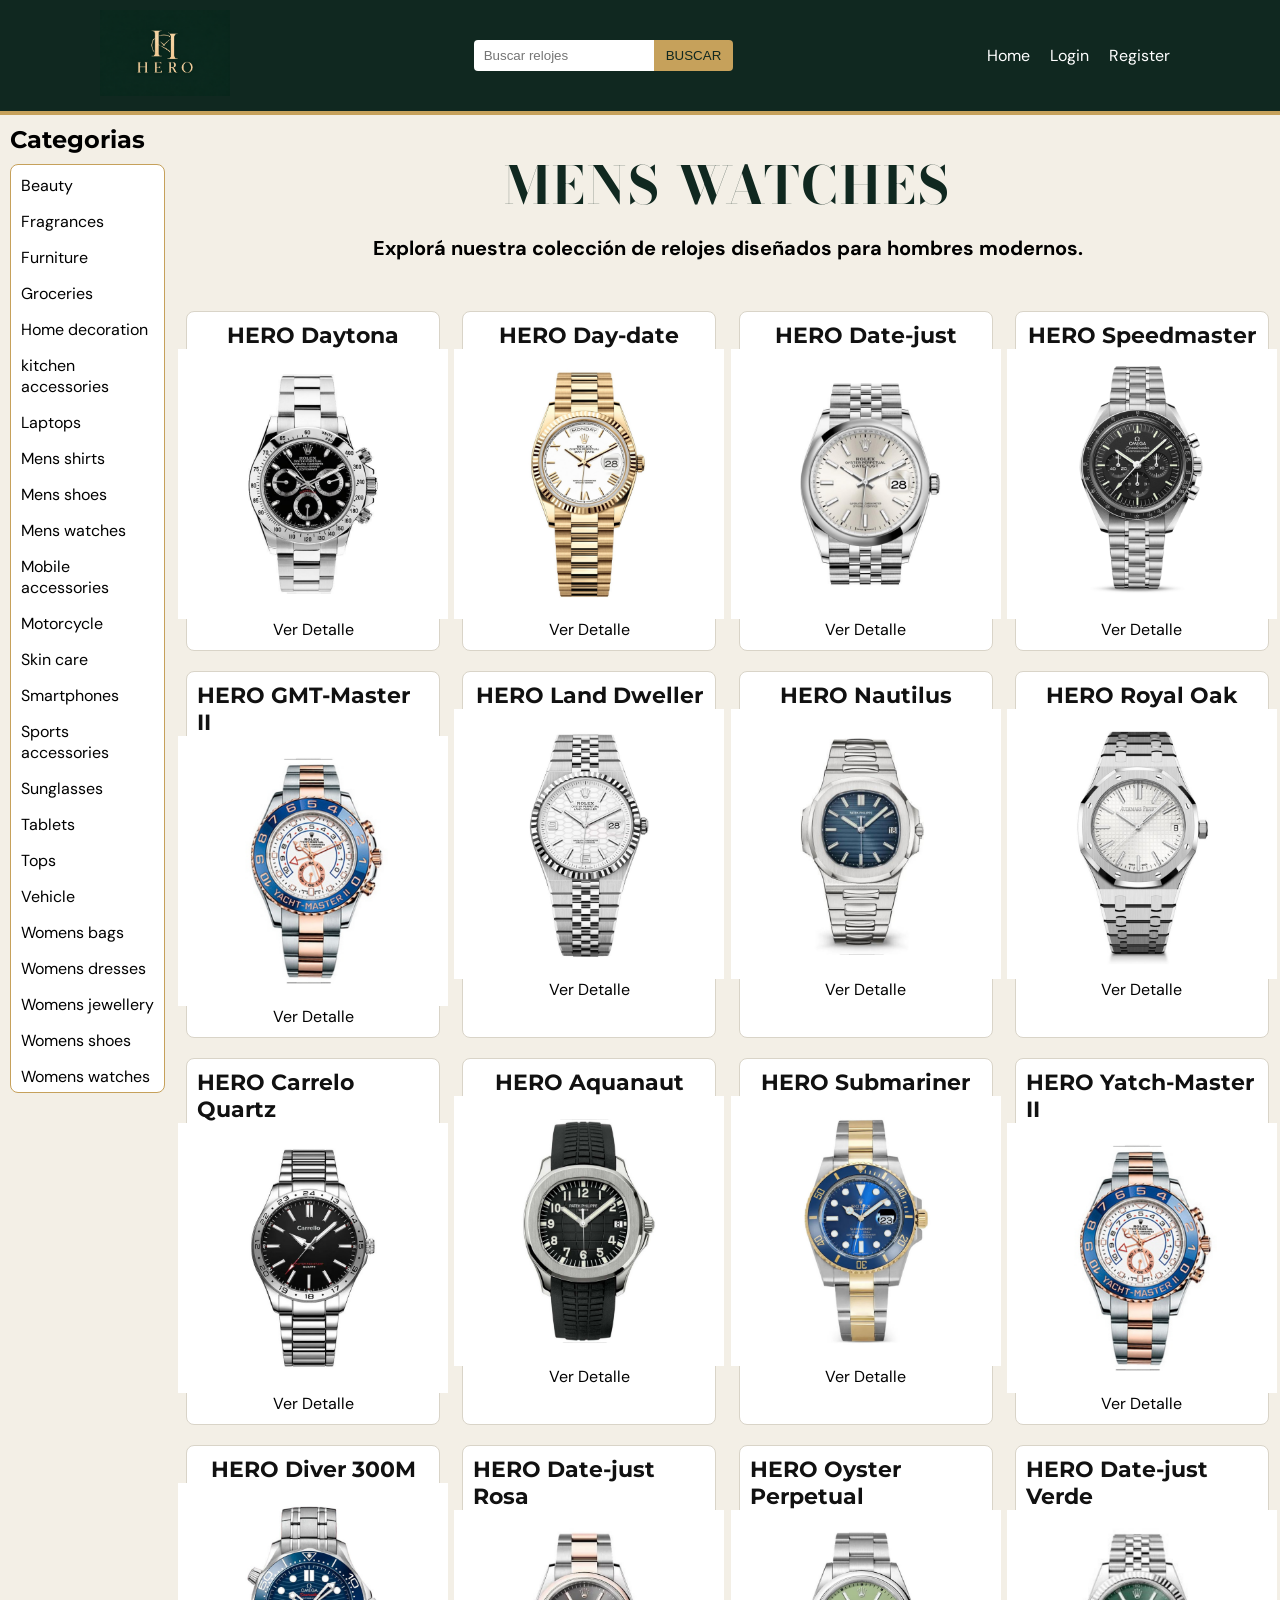
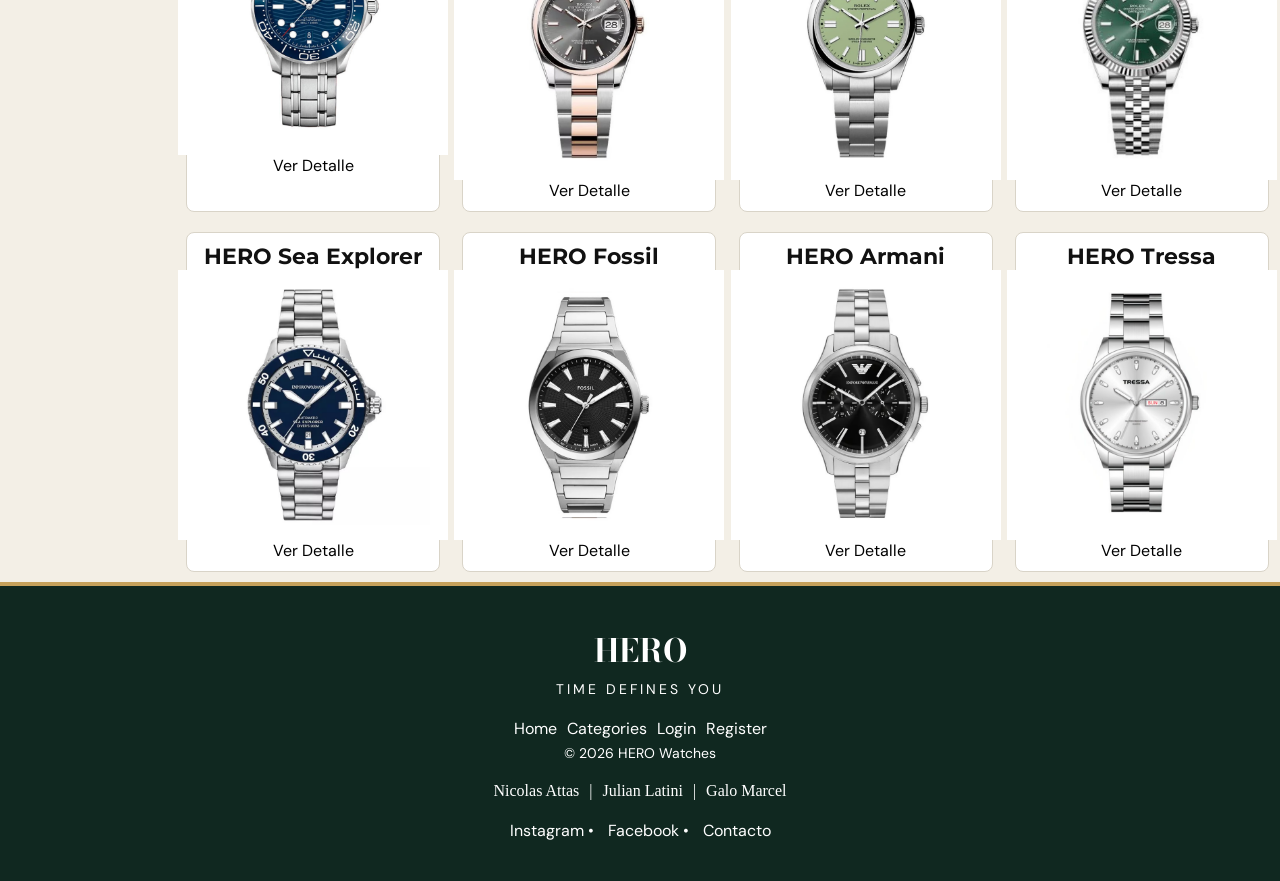
==== category.html @ 8e0e0a77 "cree los js para cada html" ====
<!DOCTYPE html>
<html lang="en">

<head>
    <meta charset="UTF-8">
    <meta name="viewport" content="width=device-width, initial-scale=1.0">
    <link rel="stylesheet" href="./css/styles.css">
    <title>HERO | Relojes & Accesorios</title>
    <link rel="preconnect" href="https://fonts.googleapis.com">
    <link rel="preconnect" href="https://fonts.gstatic.com" crossorigin>
    <link href="https://fonts.googleapis.com/css2?family=DM+Sans:wght@400;500;600&display=swap" rel="stylesheet">
    <link rel="preconnect" href="https://fonts.googleapis.com">
    <link rel="preconnect" href="https://fonts.gstatic.com" crossorigin>
    <link href="https://fonts.googleapis.com/css2?family=Bodoni+Moda:wght@400;500;600;700;800;900&display=swap"
        rel="stylesheet">
    <link rel="preconnect" href="https://fonts.googleapis.com">
    <link rel="preconnect" href="https://fonts.gstatic.com" crossorigin>
    <link href="https://fonts.googleapis.com/css2?family=Montserrat:wght@400;500;600&display=swap" rel="stylesheet">
</head>

<body>
    <header class="header">
        <a href="./index.html">
            <img class="logo" src="./img/LOGOHERO.png" alt="logo">
        </a>
        <form action="./search-results.html">
            <input type="text" placeholder="Buscar relojes" name="busqueda">
            <button type="submit">BUSCAR</button>
        </form>
        <nav class="nav-header">
            <ul>
                <li><a class="texto1" href="./index.html">Home </a></li>
                <li><a class="texto1" href="./login.html">Login </a></li>
                <li><a class="texto1" href="./register.html">Register</a></li>
            </ul>
        </nav>
    </header>

    <main>
        <aside class="categorias">
            <h2>Categorias</h2>
            <ul class="categoriasul">
                <li><a href="./category.html">Beauty</a></li>
                <li><a href="./category.html">Fragrances</a></li>
                <li><a href="./category.html">Furniture</a></li>
                <li><a href="./category.html">Groceries</a></li>
                <li><a href="./category.html">Home decoration</a></li>
                <li><a href="./category.html">kitchen accessories</a></li>
                <li><a href="./category.html">Laptops</a></li>
                <li><a href="./category.html">Mens shirts</a></li>
                <li><a href="./category.html">Mens shoes</a></li>
                <li><a href="./category.html">Mens watches</a></li>
                <li><a href="./category.html">Mobile accessories</a></li>
                <li><a href="./category.html">Motorcycle</a></li>
                <li><a href="./category.html">Skin care</a></li>
                <li><a href="./category.html">Smartphones</a></li>
                <li><a href="./category.html">Sports accessories</a></li>
                <li><a href="./category.html">Sunglasses</a></li>
                <li><a href="./category.html">Tablets</a></li>
                <li><a href="./category.html">Tops</a></li>
                <li><a href="./category.html">Vehicle</a></li>
                <li><a href="./category.html">Womens bags</a></li>
                <li><a href="./category.html">Womens dresses</a></li>
                <li><a href="./category.html">Womens jewellery</a></li>
                <li><a href="./category.html">Womens shoes</a></li>
                <li><a href="./category.html">Womens watches</a></li>
            </ul>
        </aside>
        <div>
            <section class="men">
                <h1 class="MENS">MENS WATCHES</h1>
                <h3 class="explora">Explorá nuestra colección de relojes diseñados para hombres modernos.</h3>
            </section>
            <section class="category">
                <article>
                    <h2>HERO Daytona</h2>
                    <img class="fotos" src="./img/daytona.png" alt="Reloj Daytona">
                    <a class="ver" href="./product.html">Ver Detalle</a>
                </article>
                <article>
                    <h2>HERO Day-date</h2>
                    <img class="fotos" src="./img/day-datee.png" alt="Reloj Day-date">
                    <a class="ver" href="./product.html">Ver Detalle</a>
                </article>
                <article>
                    <h2>HERO Date-just</h2>
                    <img class="fotos" src="./img/land.png" alt="Reloj Date-just">
                    <a class="ver" href="./product.html">Ver Detalle</a>
                </article>
                <article>
                    <h2>HERO Speedmaster</h2>
                    <img class="fotos" src="./img/speedmasterr.png" alt="Reloj Speedmaster">
                    <a class="ver" href="./product.html">Ver Detalle</a>
                </article>
                <article>
                    <h2>HERO GMT-Master II</h2>
                    <img class="fotos" src="./img/masterr.png" alt="Reloj GMT-Master">
                    <a class="ver" href="./product.html">Ver Detalle</a>
                </article>
                <article>
                    <h2>HERO Land Dweller</h2>
                    <img class="fotos" src="./img/landposta.png" alt="Reloj Land Dweller">
                    <a class="ver" href="./product.html">Ver Detalle</a>
                </article>
                <article>
                    <h2>HERO Nautilus</h2>
                    <img class="fotos" src="./img/Nautilous.png" alt="Reloj Nautilus">
                    <a class="ver" href="./product.html">Ver Detalle</a>
                </article>
                <article>
                    <h2>HERO Royal Oak</h2>
                    <img class="fotos" src="./img/royal.png" alt="Reloj Royal Oak">
                    <a class="ver" href="./product.html">Ver Detalle</a>
                </article>
                <article>
                    <h2>HERO Carrelo Quartz</h2>
                    <img class="fotos" src="./img/carrello.png" alt="Reloj Carrelo Quartz">
                    <a class="ver" href="./product.html">Ver Detalle</a>
                </article>
                <article>
                    <h2>HERO Aquanaut</h2>
                    <img class="fotos" src="./img/aquianautr.png" alt="Reloj Aquanaut">
                    <a class="ver" href="./product.html">Ver Detalle</a>
                </article>
                <article>
                    <h2>HERO Submariner</h2>
                    <img class="fotos" src="./img/submarino.png" alt="Reloj Submariner">
                    <a class="ver" href="./product.html">Ver Detalle</a>
                </article>
                <article>
                    <h2>HERO Yatch-Master II</h2>
                    <img class="fotos" src="./img/masterr.png" alt="Reloj Yatch-Master2">
                    <a class="ver" href="./product.html">Ver Detalle</a>
                </article>
                <article>
                    <h2>HERO Diver 300M</h2>
                    <img class="fotos" src="./img/diver.png" alt="Reloj Diver 300M">
                    <a class="ver" href="./product.html">Ver Detalle</a>
                </article>
                <article>
                    <h2>HERO Date-just Rosa</h2>
                    <img class="fotos" src="./img/date-justrosa.png" alt="Reloj Date-just">
                    <a class="ver" href="./product.html">Ver Detalle</a>
                </article>
                <article>
                    <h2>HERO Oyster Perpetual</h2>
                    <img class="fotos" src="./img/verde.png" alt="Reloj Oyster Perpetual">
                    <a class="ver" href="./product.html">Ver Detalle</a>
                </article>
                <article>
                    <h2>HERO Date-just Verde</h2>
                    <img class="fotos" src="./img/date-justverde.png" alt="Reloj Date-just verde">
                    <a class="ver" href="./product.html">Ver Detalle</a>
                </article>
                <article>
                    <h2>HERO Sea Explorer</h2>
                    <img class="fotos" src="./img/sea.png" alt="Reloj Sea Explorer">
                    <a class="ver" href="./product.html">Ver Detalle</a>
                </article>
                <article>
                    <h2>HERO Fossil</h2>
                    <img class="fotos" src="./img/fossil.png" alt="Reloj Fossil">
                    <a class="ver" href="./product.html">Ver Detalle</a>
                </article>
                <article>
                    <h2>HERO Armani</h2>
                    <img class="fotos" src="./img/Armani.png" alt="Reloj Armani">
                    <a class="ver" href="./product.html">Ver Detalle</a>
                </article>
                <article>
                    <h2>HERO Tressa</h2>
                    <img class="fotos" src="./img/tressa.png" alt="Reloj Tressa">
                    <a class="ver" href="./product.html">Ver Detalle</a>
                </article>
            </section>
        </div>
    </main>

    <footer class="sitio-footer">
        <div class="container-footer">
            <h2 class="heroo">HERO</h2>
            <p class="tagline">TIME DEFINES YOU</p>
        </div>
        <nav class="nav-footer">
            <a href="./index.html">Home</a>
            <a href="./category.html">Categories</a>
            <a href="./login.html">Login</a>
            <a href="./register.html">Register</a>
        </nav>
        <p class="copyright">© 2026 HERO Watches</p>
        <ul class="integrantes">
            <li>Nicolas Attas</li>
            <li>|</li>
            <li>Julian Latini</li>
            <li>|</li>
            <li>Galo Marcel</li>
        </ul>
        <div class="social">
            <a href="Instagram"> Instagram •</a>
            <a href="Facebook"> Facebook •</a>
            <a href="Contacto">Contacto</a>
        </div>
    </footer>
    <script src="./js/category.js"></script>
</body>

</html>
---- css/styles.css ----
* {
    box-sizing: border-box;
    margin: 0;
    padding: 0;
}

body {
    margin: 0;
    background-color: #F3EFE6;
}

ul,
ol {
    padding: 0;
}

li {
    list-style-type: none;
}

a {
    text-decoration: none;
    color: #000;
}

.header {
    display: flex;
    justify-content: space-between;
    align-items: center;
    background-color: #102820;
    padding: 10px 100px;
    width: 100%;
    border-bottom: 4px solid #C6A15B;

    width: 100%;
    box-sizing: border-box;
}

.nav-header ul {
    display: flex;
}

.texto1 {
    color: white;
    padding: 0px 10px;
}

.logo {
    width: 130px;
}

.product {
    display: flex;
    flex-direction: row;
    flex-wrap: nowrap;
    justify-content: center;
    padding: 50px 0px;
    background-color: #F3EFE6;
}

.product article {
    display: flex;
    flex-direction: column;
    flex-wrap: nowrap;
    margin-right: 10px;
}

.product article {
    width: 50%;
}

.product h1 {
    font-size: 42px;
    color: #102820;
    margin-bottom: 15px;
}

.product p {
    font-size: 16px;
}

.product ul {
    margin-bottom: 10px;
}

.product li {
    margin-bottom: 5px;
}

.ve {
    background-color: #18352D;
    color: white;
    padding: 10px 18px;
    margin-top: 15px;
    border-radius: 5px;
}

.hero {
    margin-top: 10px;
}


.marca {
    font-size: 17px;
    font-weight: normal;
    margin-bottom: 7px;
    color: #555555;
}

.stock {
    font-size: 17x;
    font-weight: normal;
    color: #555555;
    margin-bottom: 7px;
}

.precioo {
    font-size: 30px;
    margin-bottom: 10px;
    color: #102820;
    font-family: "Raleway", sans-serif;
}

.descripcion {
    margin: 10px 0 8px 0;
    color: #102820;
}

.diseño {
    color: #555555;
}

.oscuro {
    list-style-type: disc;
    margin-left: 15px;
}

.caracteristicas {
    margin-top: 10px;
}

.tags {
    margin-top: 10px;
}

.interesar {
    display: flex;
    flex-direction: column;
    flex-wrap: nowrap;
    background-color: #F3EFE6;
    border-top: 3px solid #C6A15B;
}

.reseñas {
    display: flex;
    flex-direction: row;
    flex-wrap: nowrap;
    justify-content: space-around;
}

.reseñas article {
    width: 30%;
    display: flex;
    flex-direction: column;
    align-items: center;
    padding: 15px;
    background-color: #FFFFFF;
    border: 1px solid #D9D4C8;
    border-radius: 8px;
    margin-bottom: 20px;

}

.logos {
    width: 215px;
    margin-bottom: 20px;
}

.reviews {
    display: flex;
    flex-direction: column;
    flex-wrap: nowrap;
    align-items: center;
    margin-bottom: 40px;
    background-color: #F3EFE6;
}

.reviews h2 {
    color: #102820;
}

.rev {
    display: flex;
    flex-direction: row;
    flex-wrap: nowrap;
    justify-content: space-around;
    margin-top: 20px;
}

.rev article {
    width: 30%;
    padding: 20px;
    background-color: #FFFFFF;
    border: 1px solid #D9D4C8;
    border-radius: 8px;
}

.rev h3 {
    color: #C6A15B;
}

.interesar h2 {
    text-align: center;
    color: #102820;
    margin-bottom: 25px;
    font-size: 28px;
    margin-top: 20px;
}

.principal {
    border: 1px solid #D9D4C8;
    width: 600px;
    border-radius: 8px;
}

.category {
    display: flex;
    flex-wrap: wrap;
    flex-direction: row;
    justify-content: space-around;

}

main {
    display: flex;
    background-color: #F3EFE6;
}

.categorias {
    width: 70%;
    padding: 10px;
}

.categorias1 {
    width: 20%;
    padding: 10px;
}

.categoriasul {
    margin-top: 10px;
    background-color: #FFFFFF;
    border: 1px solid #C6A15B;
    border-radius: 8px;
}

.categoriasul li {
    padding: 5px 10px;
    margin-top: 5px;
}

.masvendidos {
    display: flex;
    flex-wrap: wrap;
    border-top: 3px solid #C6A15B;
}

.masvendidos article {
    width: 23%;
    padding: 10px 10px;
    border: 1px solid #D9D4C8;
    border-radius: 8px;
    margin: 6px;
    background-color:#EEEAE2;
    text-align:  center;
}

.masvendidos h2 {
    color: #102820;
    font-size: 25px;
    margin-top: 15px;
}

.masvendidos h3 {
    color: #102820;
    font-size: 20px;
    margin-top: 10px;
}

.desc {
    color: #555555;
    margin-top: 10px;
    font-size: 14px;
}

.vermas {
    display: block;
    text-align: center;
    border: 1px solid #C6A15B;
    padding: 10px;
    margin-top: 15px;
    color: #102820;
    font-size: 15px;
}

.busqueda {
    display: flex;
}

.aleatorios {
    display: flex;
}

.clasicos {
    color: #C6A15B;
}

.fotos {
    width: 270px;
}

.foto {
    width: 280px;
    border-radius: 3px;
}

.relojinteres {
    width: 150px;
}

.galeria {
    display: flex;
    flex-direction: column;
    align-items: center;
    width: 650px;
}

.principal {
    width: 600px;
    margin-right: 25px;
}

.comlpemento {
    display: flex;
    flex-direction: row;
    margin-top: 10px;
    justify-content: space-between
}


.comlpemento img {
    width: 90px;
    margin-right: 10px;
    border: 1px solid #D9D4C8;
}

.men {
    display: flex;
    flex: wrap;
    flex-direction: column;
    text-align: center;
}

.MENS {
    font-size: 52px;
    letter-spacing: 2px;
    margin: 30px 0 10px 0;
}

.explora {
    font-size: 20px;
    margin-bottom: 40px;
}

.banner {
    background-image: url(../img/fondotalvez.png);
    background-size: cover;
    background-position: center;
    height: 500px;
    display: flex;
    flex-direction: column;
    align-items: center;
    margin-top: 5px;
}

.banner div {
    margin-right: 500px;
    margin-top: 100px;
}

.banner h1 {
    color: #F3EFE6;
    font-size: 50px;
    margin-bottom: 15px;
}

.banner p {
    color: #F3EFE6;
    font-size: 18px;
    margin-bottom: 25px;
}

.banner a {
    background-color: #C6A15B;
    color: #102820;
    padding: 12px 20px;
    border-radius: 5px;
}

.marcas {
    padding: 40px 30px;
    text-align: center;
}

.marcas h2 {
    color: #102820;
    margin-bottom: 25px;
}

.marcascontenedor {
    display: flex;
    justify-content: space-around;
}

.marcas article {
    width: 24%;
    padding: 35px 10px;
    background-color: #FFFFFF;
    border: 1px solid #D9D4C8;
    border-radius: 8px;
    display: flex;
    flex-direction: column;
    align-items: center;
}

.marcas article h3 {
    color: #102820;
    font-size: 28px;
    margin-bottom: 20px;
}

.marcas article a {
    color: #C6A15B;
}

.category article {
    width: 23%;
    display: flex;
    flex-direction: column;
    align-items: center;
    padding: 0px 10px;
    margin: 10px;
    background-color: #FFFFFF;
    border: 1px solid #D9D4C8;
    border-radius: 8px;
}

.sitio-footer {
    background-color: #102820;
    color: white;
    display: flex;
    flex-direction: column;
    align-items: center;
    text-align: center;
    padding: 40px 20px;
    border-top: 4px solid #C6A15B;
}

.sitio-footer a {
    color: white;
    margin: 5px;
}

.integrantes {
    display: flex;
    align-items: center;
    margin-bottom: 20px;
}

.integrantes li {
    padding: 0px 5px;
}

.category article h2 {
    font-size: 22px;
    color: #111111;
    margin-top: 10px;
}

.ver {
    margin-bottom: 10px;
}

.sitio-footer div h2 {
    font-size: 32px;
    margin-bottom: 5px;
}

.sitio-footer div p {
    font-size: 14px;
    letter-spacing: 3px;
}

.nav-footer {
    display: flex;
    margin-top: 15px;

}

.copyright {
    font-size: 14px;
    margin-bottom: 20px;
}

h1 {
    color: #102820;
}

.heroo,
h1 {
    font-family: "Bodoni Moda", serif;
    font-weight: 300px;
    font-style: normal;
}

h2 {
    font-family: "Montserrat", sans-serif;
    font-weight: 100px;
    font-style: normal;
}

p {
    font-family: "DM Sans", sans-serif;
    font-weight: 90px;
    font-style: normal;
}

h3 {
    font-family: "DM Sans", sans-serif;
    font-weight: 50px;
    font-style: normal;
}

a {
    font-family: "DM Sans", sans-serif;
    font-weight: 100px;
    font-style: normal;
}

.header form {
    display: flex;
    align-items: center;
}

.header input {
    width: 180px;
    padding: 8px 10px;
    border: none;
    border-radius: 4px 0px 0px 4px;
}

.header button {
    padding: 8px 12px;
    border: none;
    background-color: #C6A15B;
    color: #102820;
    border-radius: 0px 4px 4px 0px;
}

.login_sec {
    padding: 80px 20px;
    width: 100%;
}

.contenedor_login {
    background-color: #FFFFFF;
    padding: 40px;
    width: 100%;
    max-width: 420px;
    margin: 0 auto;
    text-align: center;
    border: 1px solid #e0e0e0;
}

.loginh2 {
    font-family: "DM Sans", sans-serif;
    font-size: 26px;
    color: #18352D;
    letter-spacing: 2px;
    margin-bottom: 5px;
}

.login_subtitle {
    color: #777777;
    font-size: 14px;
    margin-bottom: 30px;
}

.Login_form {
    text-align: left;
}

.form_grupo {
    margin-bottom: 20px;
    border-radius: 5px;
}

.btn_submmit {
    width: 100%;
    background-color: #18352D;
    color: #F3EFE6;
    border: none;
    padding: 14px;
    font-family: "DM Sans", sans-serif;
    font-size: 14px;
    font-weight: 600;
    letter-spacing: 2px;
    border-radius: 5px;
}

.login_footer {
    margin-top: 25px;
    padding-top: 20px;
    border-top: 1px solid #F3EFE6;
    font-size: 13px;
    color: #777777;
}

.link_register {
    color: #18352D;
    text-decoration: none;
    font-weight: 600;
    display: inline-block;
    margin-top: 5px;
}

.section_reg {
    padding: 60px 20px;
    width: 100%;
}

.contenedor_reg {
    background-color: #FFFFFF;
    padding: 40px;
    width: 100%;
    max-width: 450px;
    margin: 0 auto;
    text-align: center;
    border: 1px solid #e0e0e0;
}

.h2_reg {
    font-family: "DM Sans", sans-serif;
    font-size: 26px;
    color: #18352D;
    letter-spacing: 2px;
    margin-bottom: 5px;
}

.subtitulo_reg {
    color: #777777;
    font-size: 14px;
    margin-bottom: 30px;
}

.reg_form {
    text-align: left;
}

.grupof {
    margin-bottom: 20px;
    border-radius: 5px;
}

.btn-submmit {
    width: 100%;
    background-color: #18352D;
    color: #F3EFE6;
    border: none;
    padding: 14px;
    font-family: "DM Sans", sans-serif;
    font-size: 14px;
    font-weight: 600;
    letter-spacing: 2px;
    border-radius: 5px;
}

.titulo{
    border-top: 3px solid #C6A15B;
    padding: 20px;
    text-align: center;
    margin-top: 10px;
}

@media (max-width: 480px) {
    .banner {
        display: none;
    }
}
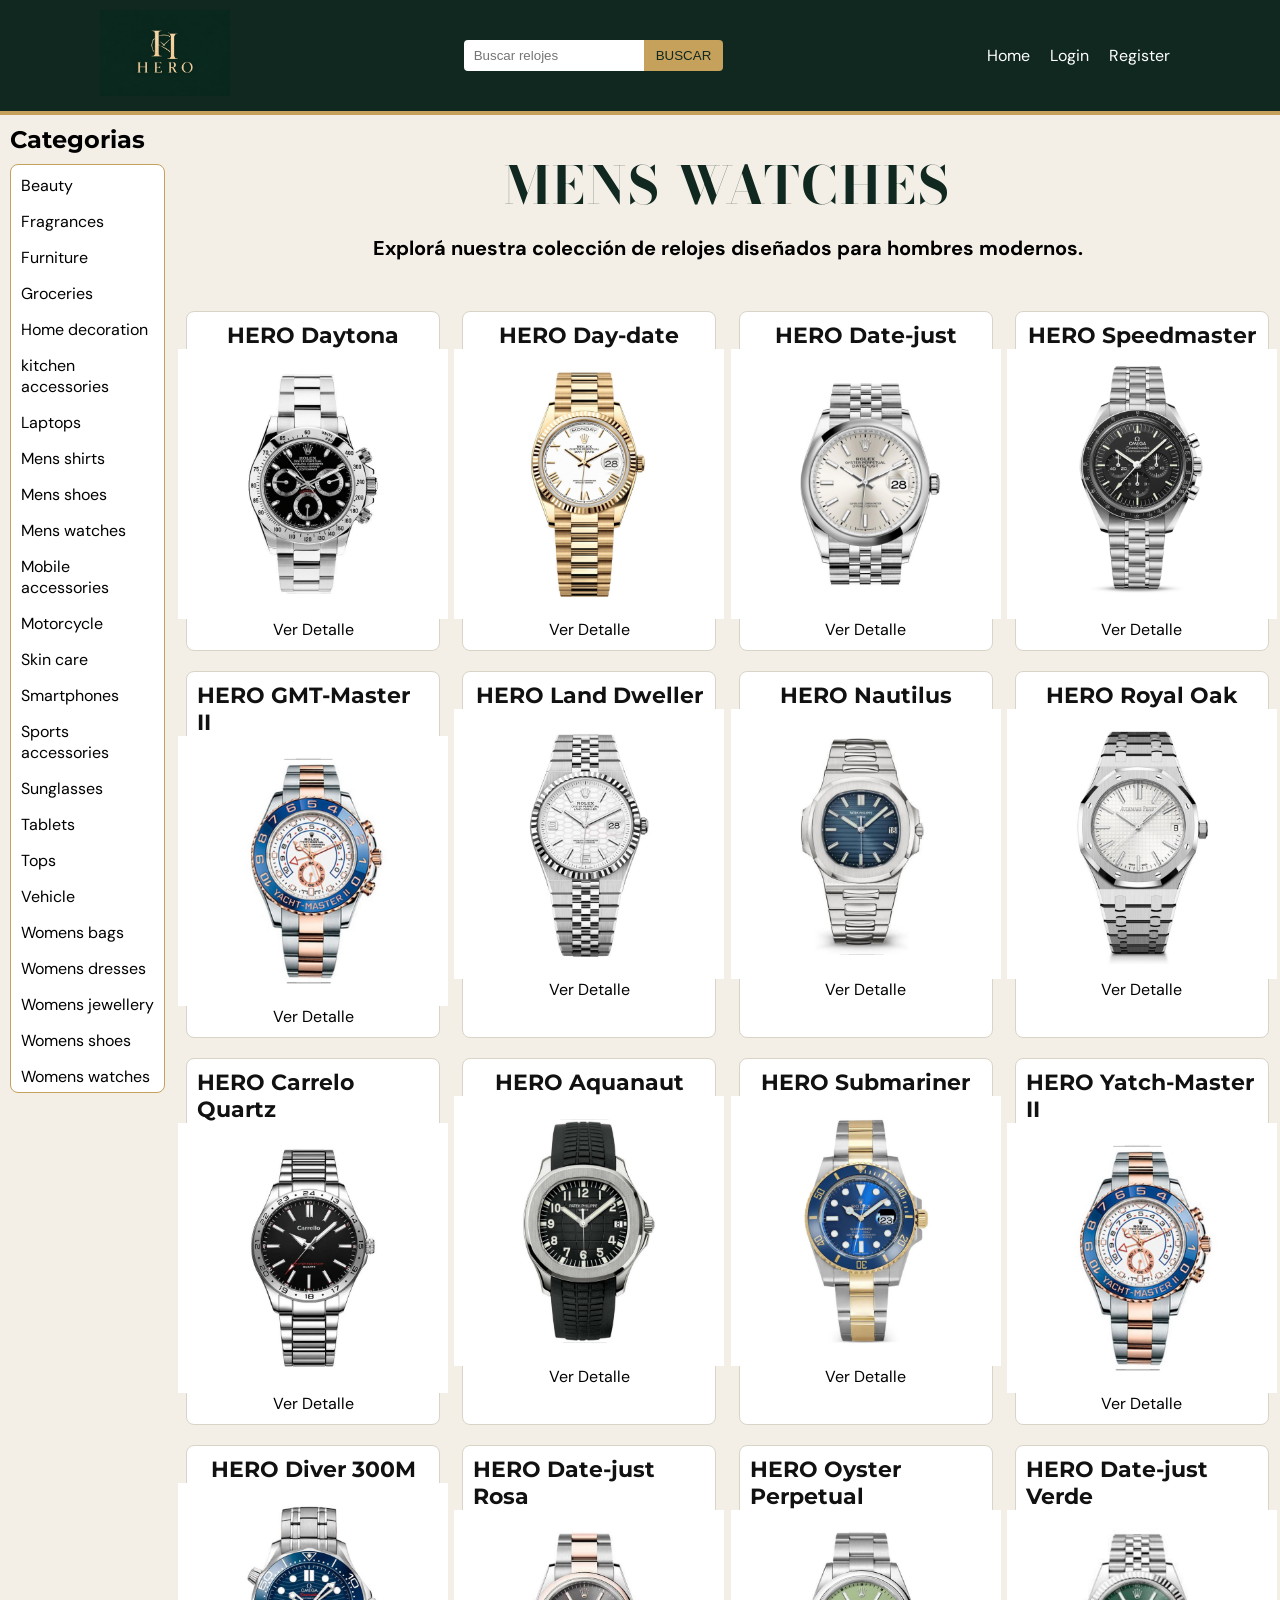
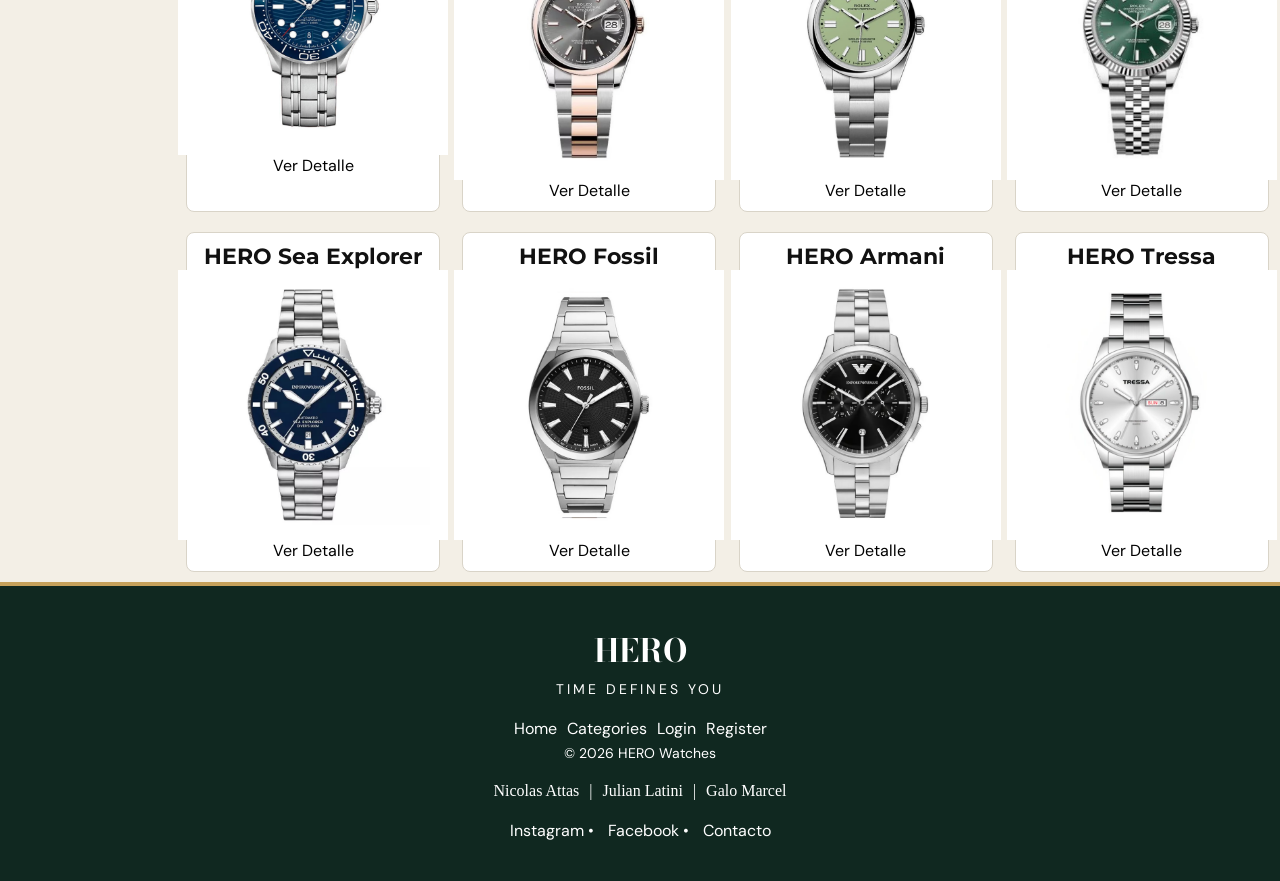
==== commit 64be59da: "complete el js de saludo" ====
--- a/category.html
+++ b/category.html
@@ -23,15 +23,18 @@
         <a href="./index.html">
             <img class="logo" src="./img/LOGOHERO.png" alt="logo">
         </a>
-        <form action="./search-results.html">
-            <input type="text" placeholder="Buscar relojes" name="busqueda">
+        <form action="./search-results.html" class="formbusqueda" method="get">
+            <input type="text" placeholder="Buscar relojes" name="busqueda" class="busqueda">
             <button type="submit">BUSCAR</button>
+            <p class="mensajeerror"></p>
         </form>
         <nav class="nav-header">
             <ul>
+                <li class="texto1" id="bienvenido"></li>
                 <li><a class="texto1" href="./index.html">Home </a></li>
-                <li><a class="texto1" href="./login.html">Login </a></li>
-                <li><a class="texto1" href="./register.html">Register</a></li>
+                <li><a class="texto1" id="login" href="./login.html">Login </a></li>
+                <li><a class="texto1" id="register" href="./register.html">Register</a></li>
+                <li class="logout"></li>
             </ul>
         </nav>
     </header>
@@ -202,6 +205,7 @@
         </div>
     </footer>
     <script src="./js/category.js"></script>
+    <script src="./js/saludo.js"></script>
 </body>
 
 </html>
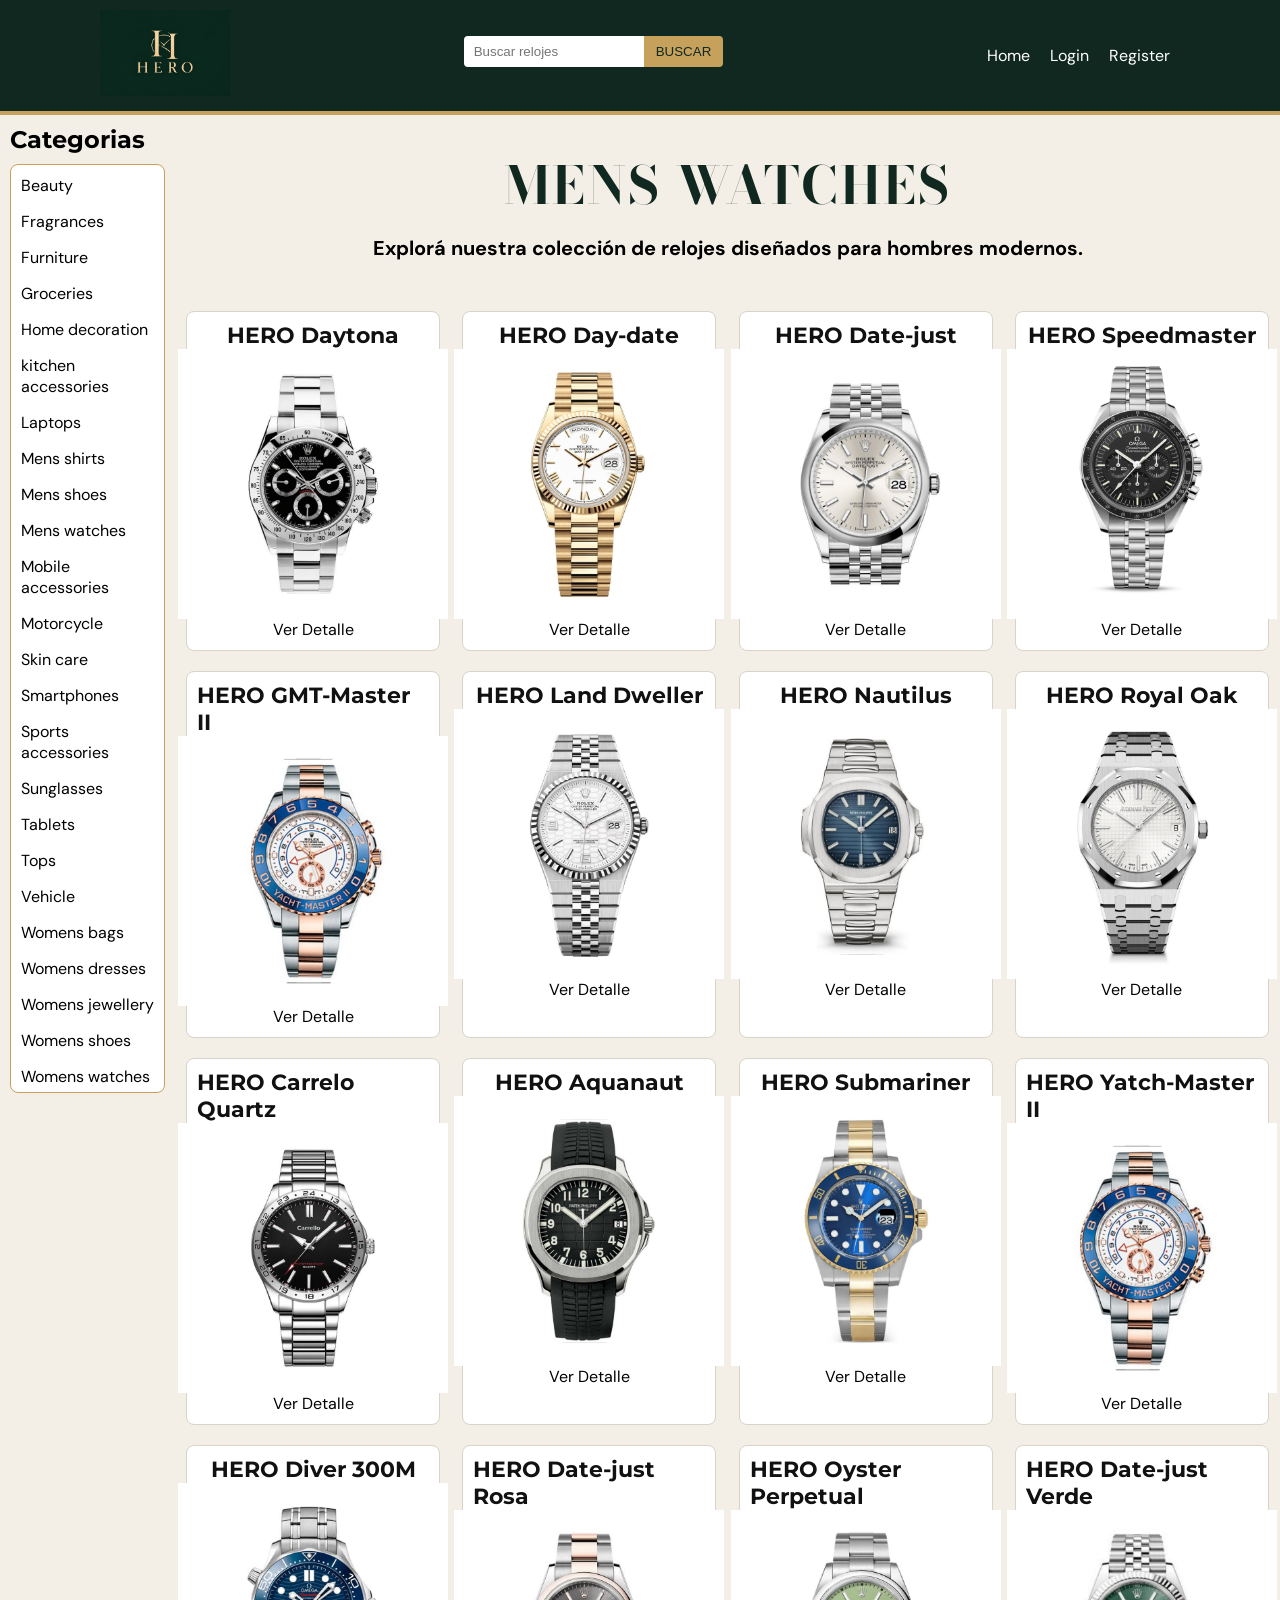
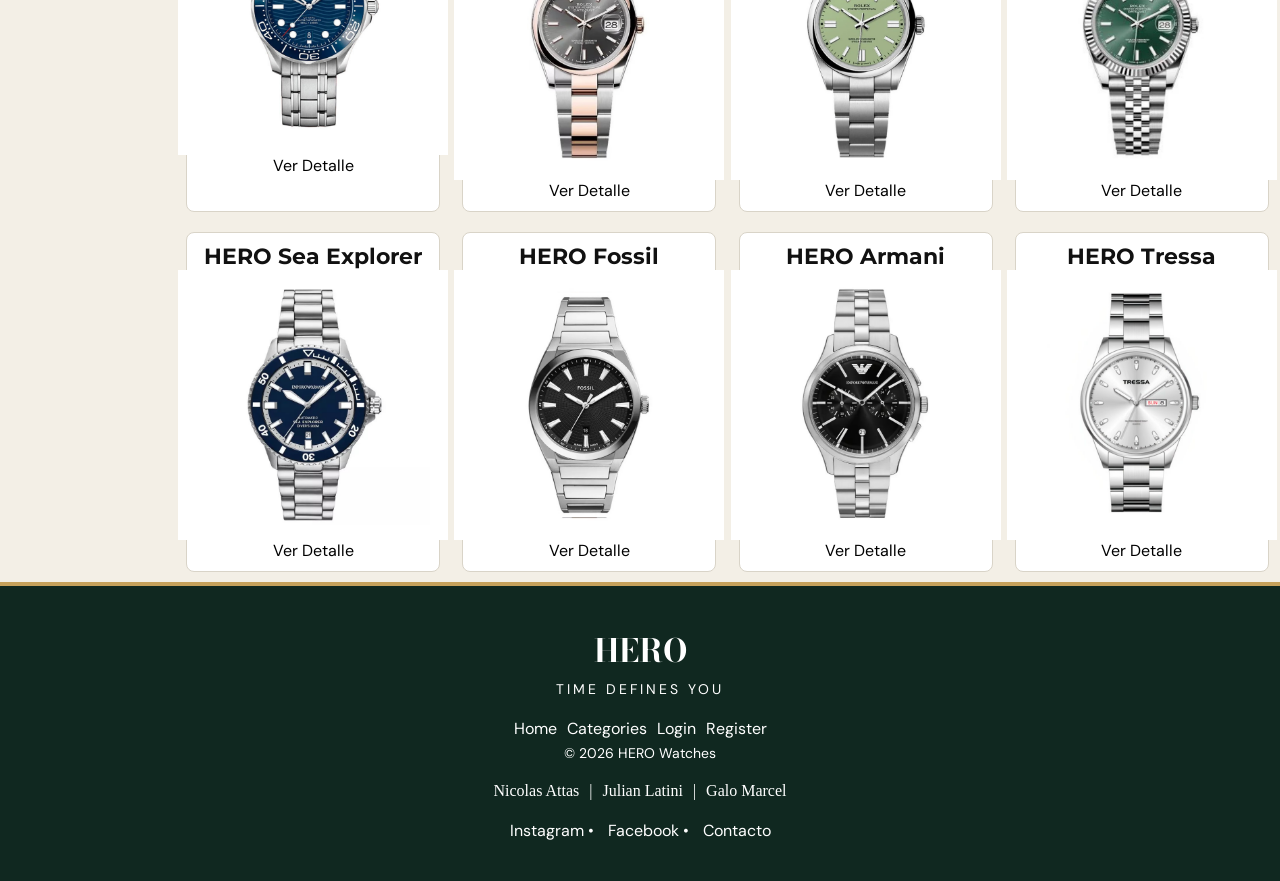
==== commit 22d95b7c: "arreglos esteticos" ====
--- a/category.html
+++ b/category.html
@@ -24,9 +24,11 @@
             <img class="logo" src="./img/LOGOHERO.png" alt="logo">
         </a>
         <form action="./search-results.html" class="formbusqueda" method="get">
-            <input type="text" placeholder="Buscar relojes" name="busqueda" class="busqueda">
-            <button type="submit">BUSCAR</button>
-            <p class="mensajeerror"></p>
+            <div class="busca">
+                <input type="text" placeholder="Buscar relojes" name="busqueda" class="busqueda">
+                <button type="submit">BUSCAR</button>
+            </div>
+            <p class="texto1" id="mensajeerror"></p>
         </form>
         <nav class="nav-header">
             <ul>
@@ -34,7 +36,7 @@
                 <li><a class="texto1" href="./index.html">Home </a></li>
                 <li><a class="texto1" id="login" href="./login.html">Login </a></li>
                 <li><a class="texto1" id="register" href="./register.html">Register</a></li>
-                <li class="logout"></li>
+                <li id="logout"></li>
             </ul>
         </nav>
     </header>
@@ -206,6 +208,7 @@
     </footer>
     <script src="./js/category.js"></script>
     <script src="./js/saludo.js"></script>
+    <script src="./js/logout.js"></script>
 </body>
 
 </html>
--- a/css/styles.css
+++ b/css/styles.css
@@ -695,4 +695,24 @@
     .banner {
         display: none;
     }
+}
+
+#bienvenido {
+    font-family: "DM Sans", sans-serif;
+    color: #C6A15B;
+}
+
+.formbusqueda {
+    display: flex;
+    flex-direction: column;
+}
+
+.busca {
+    display: flex;
+}
+
+#mensajeerror {
+    margin-top: 8px;
+    font-size: 13px;
+    color: #C6A15B;
 }
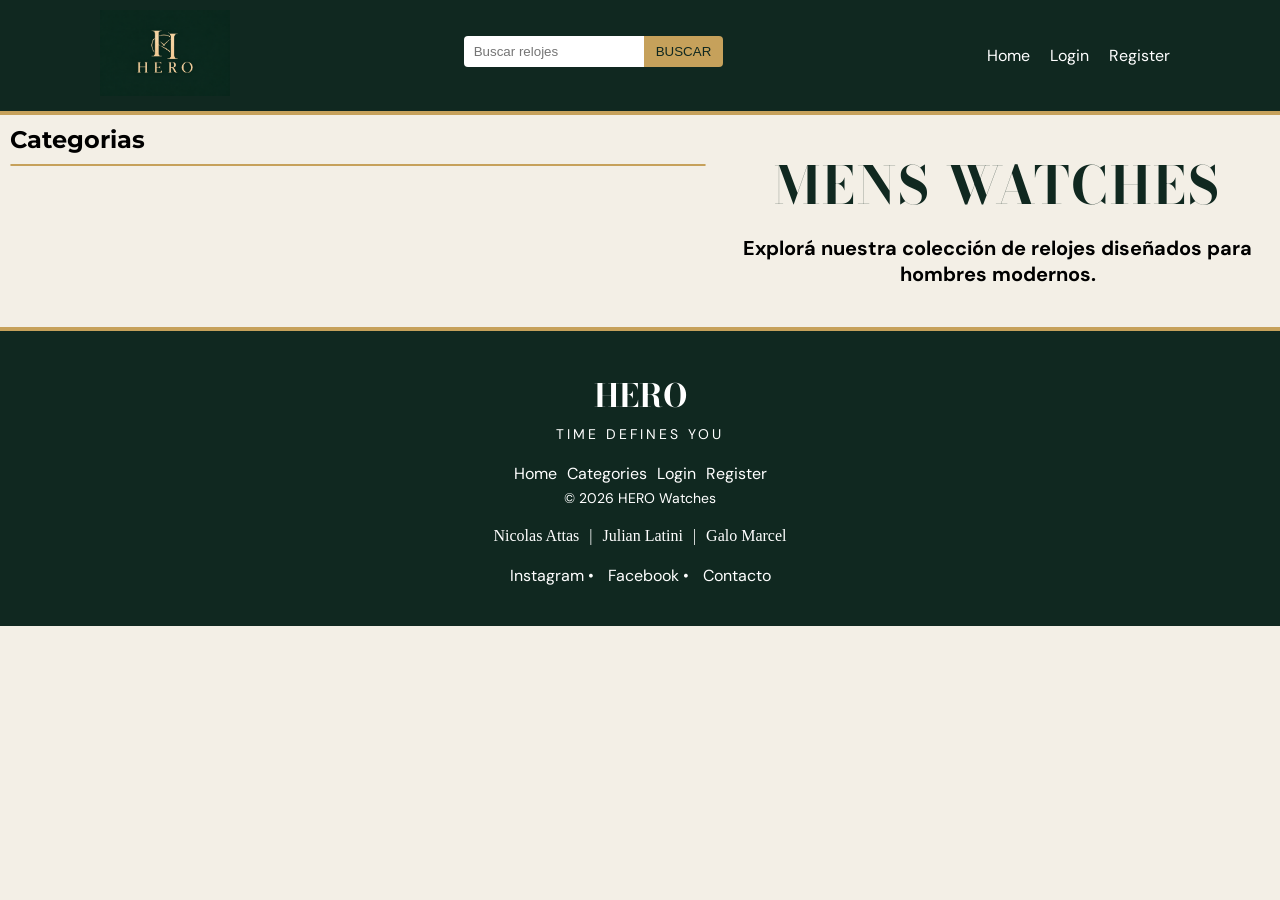
==== commit 473fa972: "category traido de la api" ====
--- a/category.html
+++ b/category.html
@@ -45,7 +45,7 @@
         <aside class="categorias">
             <h2>Categorias</h2>
             <ul class="categoriasul">
-                <li><a href="./category.html">Beauty</a></li>
+                <!-- <li><a href="./category.html">Beauty</a></li>
                 <li><a href="./category.html">Fragrances</a></li>
                 <li><a href="./category.html">Furniture</a></li>
                 <li><a href="./category.html">Groceries</a></li>
@@ -68,7 +68,7 @@
                 <li><a href="./category.html">Womens dresses</a></li>
                 <li><a href="./category.html">Womens jewellery</a></li>
                 <li><a href="./category.html">Womens shoes</a></li>
-                <li><a href="./category.html">Womens watches</a></li>
+                <li><a href="./category.html">Womens watches</a></li> -->
             </ul>
         </aside>
         <div>
@@ -77,7 +77,7 @@
                 <h3 class="explora">Explorá nuestra colección de relojes diseñados para hombres modernos.</h3>
             </section>
             <section class="category">
-                <article>
+                <!-- <article>
                     <h2>HERO Daytona</h2>
                     <img class="fotos" src="./img/daytona.png" alt="Reloj Daytona">
                     <a class="ver" href="./product.html">Ver Detalle</a>
@@ -176,7 +176,7 @@
                     <h2>HERO Tressa</h2>
                     <img class="fotos" src="./img/tressa.png" alt="Reloj Tressa">
                     <a class="ver" href="./product.html">Ver Detalle</a>
-                </article>
+                </article> -->
             </section>
         </div>
     </main>
--- a/css/styles.css
+++ b/css/styles.css
@@ -285,6 +285,63 @@
     font-size: 20px;
     margin-top: 10px;
 }
+
+.masvendidos1 {
+    display: flex;
+    flex-wrap: wrap;
+    border-top: 3px solid #C6A15B;
+}
+
+.masvendidos1 article {
+    width: 23%;
+    padding: 10px 10px;
+    border: 1px solid #D9D4C8;
+    border-radius: 8px;
+    margin: 6px;
+    background-color:#EEEAE2;
+    text-align:  center;
+}
+
+.masvendidos1 h2 {
+    color: #102820;
+    font-size: 25px;
+    margin-top: 15px;
+}
+
+.masvendidos1 h3 {
+    color: #102820;
+    font-size: 20px;
+    margin-top: 10px;
+}
+
+.masvendidos3 {
+    display: flex;
+    flex-wrap: wrap;
+    border-top: 3px solid #C6A15B;
+}
+
+.masvendidos3 article {
+    width: 23%;
+    padding: 10px 10px;
+    border: 1px solid #D9D4C8;
+    border-radius: 8px;
+    margin: 6px;
+    background-color:#EEEAE2;
+    text-align:  center;
+}
+
+.masvendidos3 h2 {
+    color: #102820;
+    font-size: 25px;
+    margin-top: 15px;
+}
+
+.masvendidos3 h3 {
+    color: #102820;
+    font-size: 20px;
+    margin-top: 10px;
+}
+
 
 .desc {
     color: #555555;
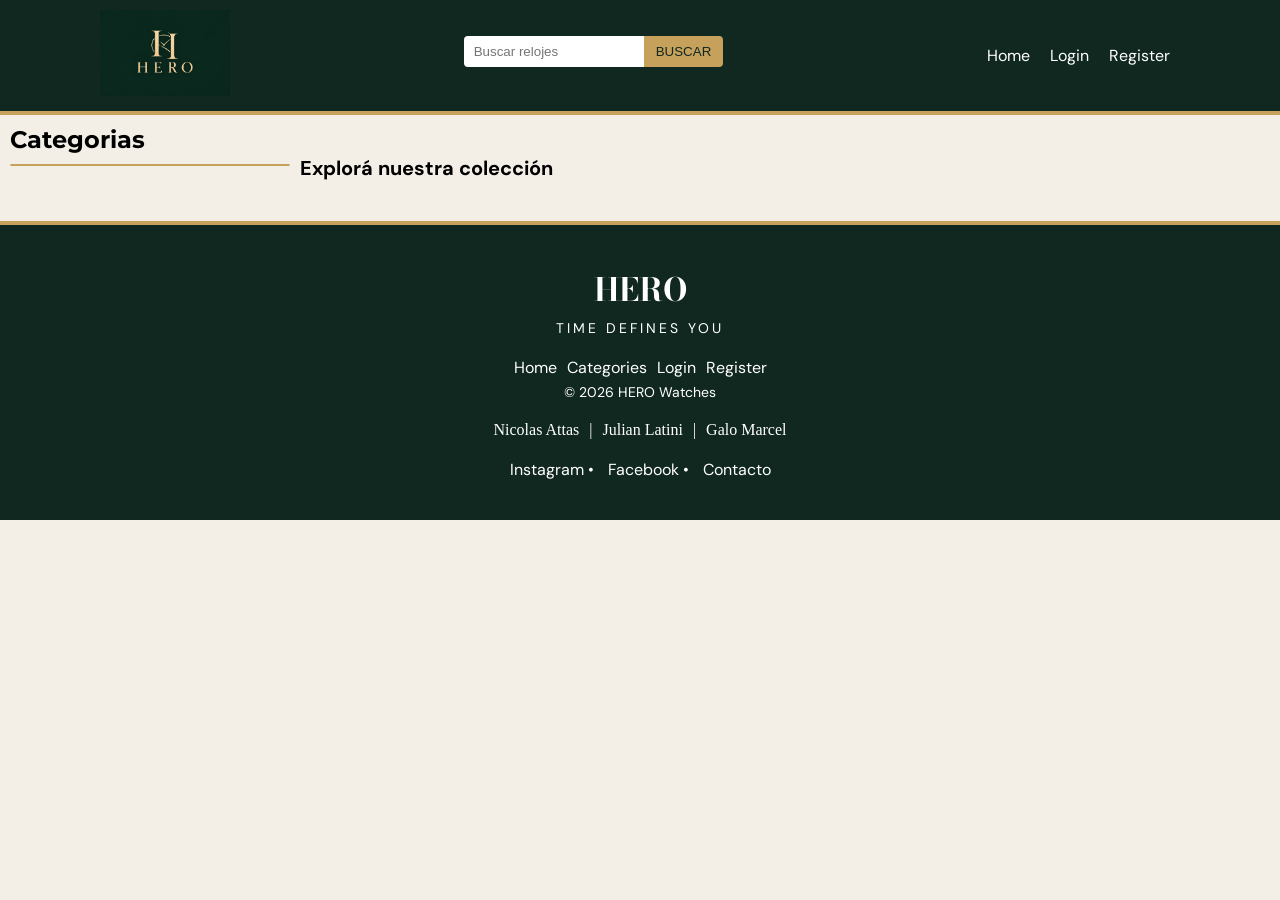
==== commit 184fe1eb: "modificaciones" ====
--- a/category.html
+++ b/category.html
@@ -73,8 +73,8 @@
         </aside>
         <div>
             <section class="men">
-                <h1 class="MENS">MENS WATCHES</h1>
-                <h3 class="explora">Explorá nuestra colección de relojes diseñados para hombres modernos.</h3>
+                <h1 class="MENS"><!--MENS WATCHES--></h1>
+                <h3 class="explora">Explorá nuestra colección</h3>
             </section>
             <section class="category">
                 <!-- <article>
--- a/css/styles.css
+++ b/css/styles.css
@@ -237,7 +237,7 @@
 }
 
 .categorias {
-    width: 70%;
+    width: 300px;
     padding: 10px;
 }
 
